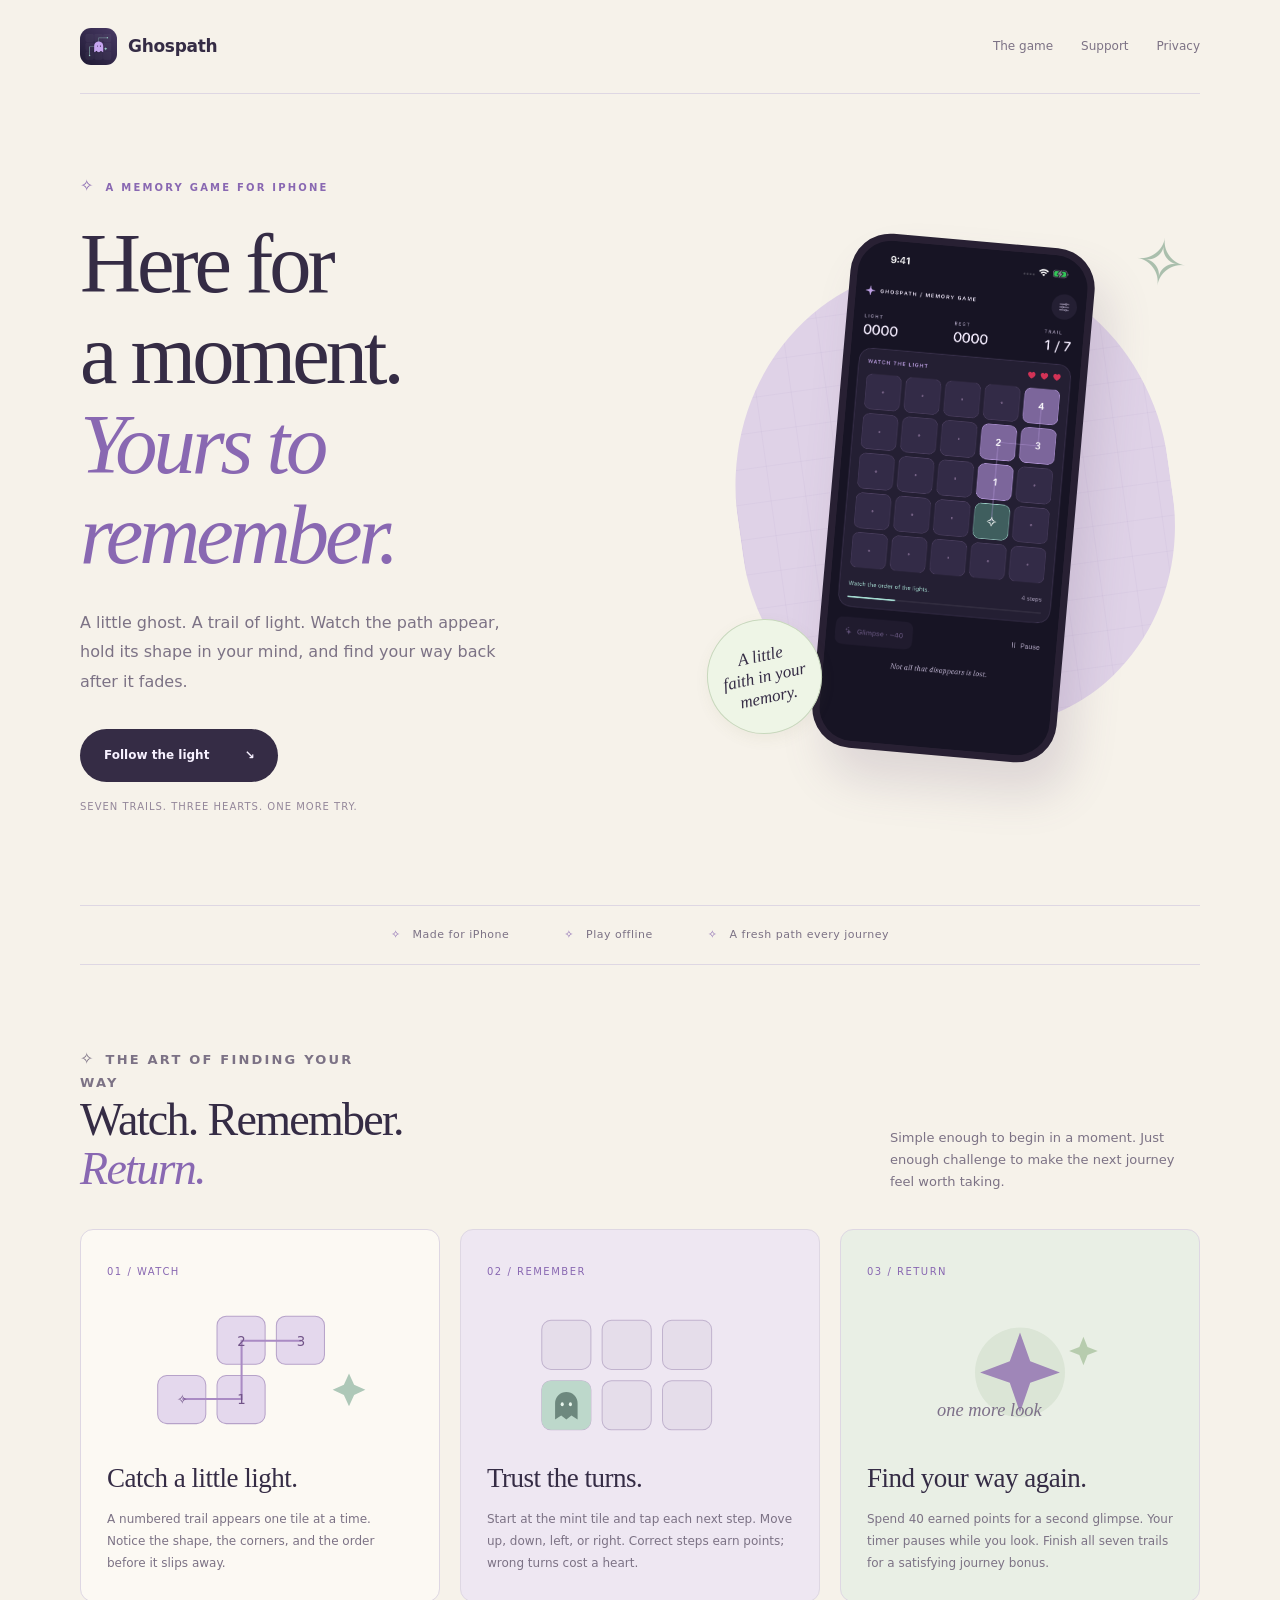
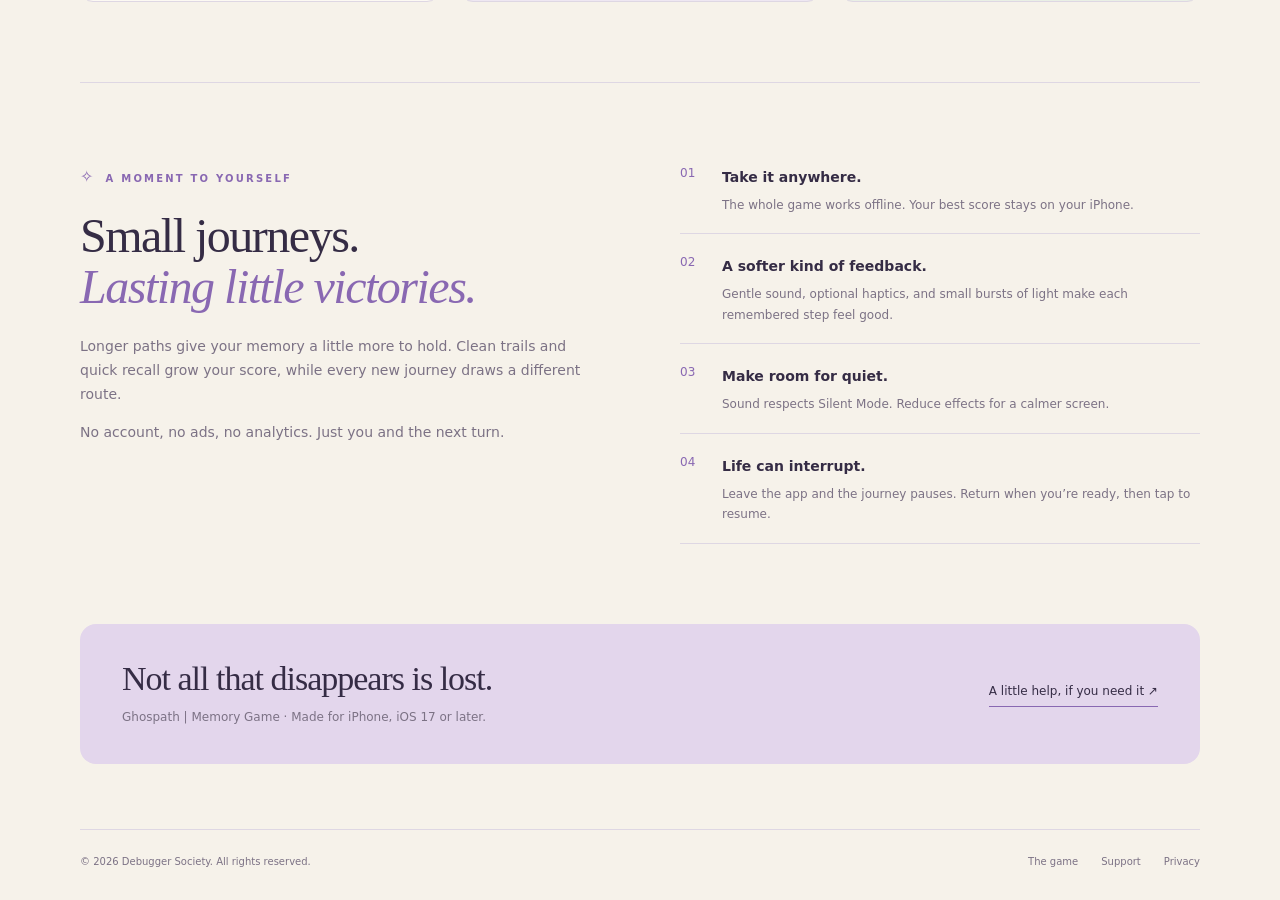
==== index.html @ f8ceebc9 "initial commit" ====
<!doctype html><html lang="en"><head><meta charset="utf-8"><meta name="viewport" content="width=device-width,initial-scale=1"><meta name="theme-color" content="#f6f2ea"><title>Ghospath | Memory Game — A little light to remember</title><meta name="description" content="Watch a path light up, remember the turns, and find your way back. Ghospath is a thoughtful memory game made for iPhone."><meta property="og:title" content="Ghospath | Memory Game"><meta property="og:description" content="Seven trails. Three hearts. A little light to remember. Made for iPhone."><meta property="og:type" content="website"><link rel="icon" href="assets/app-icon.png"><link rel="apple-touch-icon" href="assets/app-icon.png"><link rel="stylesheet" href="assets/styles.css"></head><body>
<a class="skip" href="#main">Skip to content</a><header class="header wrap"><a class="brand" href="index.html"><img src="assets/app-icon.png" alt="" width="37" height="37">Ghospath</a><nav class="nav" aria-label="Main navigation"><a class="how-link" href="#how-to-play">The game</a><a href="support.html">Support</a><a href="privacy.html">Privacy</a></nav></header>
<main id="main" class="wrap"><section class="hero"><div><p class="eyebrow">A memory game for iPhone</p><h1>Here for<br>a moment.<br><em>Yours to<br>remember.</em></h1><p class="lede">A little ghost. A trail of light. Watch the path appear, hold its shape in your mind, and find your way back after it fades.</p><a class="button" href="#how-to-play">Follow the light <span aria-hidden="true">↘</span></a><p class="hero-note">SEVEN TRAILS. THREE HEARTS. ONE MORE TRY.</p></div><div class="phone-stage"><span class="float-star" aria-hidden="true">✧</span><div class="phone"><img src="assets/gameplay.png" width="1206" height="2622" fetchpriority="high" alt="The native Ghospath iPhone game showing a numbered path of lavender tiles, a mint starting tile, and the glimpse control."></div><div class="sticker" aria-hidden="true">A little<br>faith in your<br>memory.</div></div></section>
<div class="ribbon"><span>Made for iPhone</span><span>Play offline</span><span>A fresh path every journey</span></div>
<section class="section" id="how-to-play"><div class="section-head"><div><p class="eyebrow">The art of finding your way</p><h2>Watch. Remember.<br><em>Return.</em></h2></div><p>Simple enough to begin in a moment. Just enough challenge to make the next journey feel worth taking.</p></div><div class="cards">
<article class="card"><span class="card-num">01 / WATCH</span><svg viewBox="0 0 250 130" aria-hidden="true"><g fill="#e4d8ed" stroke="#b6a2c9"><rect x="25" y="67" width="47" height="47" rx="9"/><rect x="83" y="67" width="47" height="47" rx="9"/><rect x="83" y="9" width="47" height="47" rx="9"/><rect x="141" y="9" width="47" height="47" rx="9"/></g><path d="M49 90h58V33h58" fill="none" stroke="#aa8bc4" stroke-width="2"/><g fill="#715388" font-family="system-ui" font-size="13" text-anchor="middle"><text x="49" y="95">✧</text><text x="107" y="95">1</text><text x="107" y="38">2</text><text x="165" y="38">3</text></g><path d="m212 65 5 11 11 5-11 5-5 11-5-11-11-5 11-5Z" fill="#aec8b8"/></svg><h3>Catch a little light.</h3><p>A numbered trail appears one tile at a time. Notice the shape, the corners, and the order before it slips away.</p></article>
<article class="card"><span class="card-num">02 / REMEMBER</span><svg viewBox="0 0 250 130" aria-hidden="true"><g fill="#e5ddea" stroke="#c1b3ce"><rect x="29" y="13" width="48" height="48" rx="9"/><rect x="88" y="13" width="48" height="48" rx="9"/><rect x="147" y="13" width="48" height="48" rx="9"/><rect x="29" y="72" width="48" height="48" rx="9"/><rect x="88" y="72" width="48" height="48" rx="9"/><rect x="147" y="72" width="48" height="48" rx="9"/></g><rect x="29" y="72" width="48" height="48" rx="9" fill="#bdd8cb"/><path d="M42 110V94a11 11 0 0 1 22 0v16l-6-4-5 4-5-4-6 4Z" fill="#6d887e"/><g fill="#e8f6ed"><ellipse cx="49" cy="95" rx="1.5" ry="2"/><ellipse cx="57" cy="95" rx="1.5" ry="2"/></g></svg><h3>Trust the turns.</h3><p>Start at the mint tile and tap each next step. Move up, down, left, or right. Correct steps earn points; wrong turns cost a heart.</p></article>
<article class="card"><span class="card-num">03 / RETURN</span><svg viewBox="0 0 250 130" aria-hidden="true"><circle cx="125" cy="64" r="44" fill="#dbe5d6"/><path d="m125 25 10 28 29 11-29 10-10 29-10-29-29-10 29-11Z" fill="#9f86b8"/><path d="m187 29 4 10 10 4-10 4-4 10-4-10-10-4 10-4Z" fill="#b7ccae"/><text x="44" y="107" fill="#7d7089" font-family="Georgia" font-style="italic" font-size="18">one more look</text></svg><h3>Find your way again.</h3><p>Spend 40 earned points for a second glimpse. Your timer pauses while you look. Finish all seven trails for a satisfying journey bonus.</p></article>
</div></section>
<section class="section quiet"><div><p class="eyebrow">A moment to yourself</p><h2>Small journeys.<br><em>Lasting little victories.</em></h2><p>Longer paths give your memory a little more to hold. Clean trails and quick recall grow your score, while every new journey draws a different route.</p><p>No account, no ads, no analytics. Just you and the next turn.</p></div><ul class="features"><li><span>01</span><div><strong>Take it anywhere.</strong><p>The whole game works offline. Your best score stays on your iPhone.</p></div></li><li><span>02</span><div><strong>A softer kind of feedback.</strong><p>Gentle sound, optional haptics, and small bursts of light make each remembered step feel good.</p></div></li><li><span>03</span><div><strong>Make room for quiet.</strong><p>Sound respects Silent Mode. Reduce effects for a calmer screen.</p></div></li><li><span>04</span><div><strong>Life can interrupt.</strong><p>Leave the app and the journey pauses. Return when you’re ready, then tap to resume.</p></div></li></ul></section>
<aside class="closing"><div><h2>Not all that disappears is lost.</h2><p>Ghospath | Memory Game · Made for iPhone, iOS 17 or later.</p></div><a href="support.html">A little help, if you need it ↗</a></aside></main>
<footer class="footer wrap"><span>© 2026 Debugger Society. All rights reserved.</span><div><a href="index.html" aria-current="page">The game</a><a href="support.html">Support</a><a href="privacy.html">Privacy</a></div></footer></body></html>
---- assets/styles.css ----
:root{--paper:#f6f2ea;--ink:#352c45;--muted:#7c7285;--purple:#8968b2;--lavender:#ded0ee;--line:#ded7e3;--mint:#c4ded2}*{box-sizing:border-box}html{scroll-behavior:smooth;scroll-padding-top:30px}body{margin:0;color:var(--ink);background:var(--paper);font:16px/1.7 system-ui,-apple-system,BlinkMacSystemFont,"Segoe UI",sans-serif}a{color:inherit;text-decoration:none}a:focus-visible,summary:focus-visible{outline:3px solid var(--purple);outline-offset:5px}button{font:inherit}.wrap{width:min(1120px,calc(100% - 80px));margin:auto}.skip{position:absolute;left:20px;top:-100px;background:var(--ink);color:white;padding:10px;z-index:10}.skip:focus{top:10px}.header{display:flex;align-items:center;justify-content:space-between;padding:28px 0;border-bottom:1px solid var(--line)}.brand{display:flex;align-items:center;gap:11px;font-weight:650;font-size:17px;letter-spacing:-.3px}.brand img{width:37px;height:37px;border-radius:11px}.nav{display:flex;gap:28px;font-size:12px;color:var(--muted)}.nav a:hover,.nav a[aria-current=page]{color:var(--purple)}.hero{display:grid;grid-template-columns:1.15fr 1fr;gap:60px;align-items:center;padding:78px 0 80px}.eyebrow{text-transform:uppercase;letter-spacing:2.2px;font-size:10px;font-weight:600;color:var(--purple);margin:0 0 20px}.eyebrow:before{content:'✧';font-size:16px;margin-right:10px}h1,h2,h3{font-family:Georgia,"Times New Roman",serif;font-weight:normal;line-height:1.07}h1{font-size:clamp(56px,6.6vw,87px);letter-spacing:-4px;margin:0 0 27px}h1 em,h2 em{font-weight:normal;color:var(--purple)}.lede{font-size:16px;color:var(--muted);line-height:1.85;max-width:430px}.button{display:inline-flex;align-items:center;justify-content:space-between;gap:35px;min-height:53px;border-radius:30px;padding:12px 24px;background:var(--ink);color:#f7f1ff;font-size:12px;font-weight:550;margin:16px 0 0;transition:transform .2s,background .2s}.button:hover{transform:translateY(-2px);background:#614f77}.hero-note{font-size:10px;letter-spacing:1px;color:#94879a;margin-top:16px}.phone-stage{position:relative;display:grid;place-items:center;padding:33px 0}.phone-stage:before{content:'';position:absolute;width:88%;height:80%;border-radius:48% 48% 44% 44%;background:#dfd2e7;transform:rotate(-8deg);background-image:linear-gradient(#baa7ce22 1px,transparent 1px),linear-gradient(90deg,#baa7ce22 1px,transparent 1px);background-size:35px 35px}.phone{position:relative;width:245px;padding:7px;background:#282033;border-radius:40px;transform:rotate(5deg);box-shadow:16px 30px 45px #75618130}.phone img{display:block;width:100%;height:auto;border-radius:34px}.sticker{position:absolute;z-index:2;background:#eef5e6;border:1px solid #c8d8bd;border-radius:50%;width:115px;height:115px;display:grid;place-items:center;text-align:center;font:italic 17px/1.25 Georgia,serif;transform:rotate(-12deg);left:0;bottom:55px;box-shadow:0 5px 15px #746e4a12}.float-star{position:absolute;top:24px;right:12px;font-size:64px;line-height:1;color:#aabfad;transform:rotate(9deg)}.ribbon{display:flex;justify-content:center;gap:55px;align-items:center;padding:20px;border-top:1px solid var(--line);border-bottom:1px solid var(--line);font-size:11px;letter-spacing:.5px;color:var(--muted)}.ribbon span:before{content:'✧';margin-right:12px;color:var(--purple)}.section{padding:80px 0}.section-head{display:flex;justify-content:space-between;gap:40px;align-items:end;margin-bottom:36px}.section-head h2{font-size:46px;letter-spacing:-1.7px;margin:0}.section-head p{max-width:310px;font-size:13px;color:var(--muted);margin:0}.cards{display:grid;grid-template-columns:repeat(3,1fr);gap:20px}.card{padding:26px;border:1px solid var(--line);border-radius:13px;background:#fcf9f3}.card:nth-child(2){background:#eee7f2}.card:nth-child(3){background:#e9efe5}.card-num{font-size:10px;letter-spacing:1.5px;color:var(--purple)}.card svg{display:block;width:100%;height:133px;margin:24px 0}.card h3{font-size:27px;letter-spacing:-.5px;margin:0 0 15px}.card p{font-size:12px;line-height:1.85;color:var(--muted);margin:0}.quiet{display:grid;grid-template-columns:1fr 1fr;gap:80px;border-top:1px solid var(--line)}.quiet h2{font-size:48px;letter-spacing:-1.5px;margin:0 0 23px}.quiet>div>p:not(.eyebrow){color:var(--muted);font-size:14px}.features{margin:0;padding:0;list-style:none}.features li{display:grid;grid-template-columns:26px 1fr;gap:16px;padding:18px 0;border-bottom:1px solid var(--line)}.features li:first-child{padding-top:0}.features li>span{color:var(--purple);font-size:12px}.features strong{font-size:14px;font-weight:600}.features p{font-size:12px;color:var(--muted);margin:5px 0 0}.closing{border-radius:16px;background:#e3d6ec;padding:37px 42px;display:flex;align-items:center;justify-content:space-between;gap:30px;margin-bottom:65px}.closing h2{font-size:34px;margin:0 0 10px;letter-spacing:-1px}.closing p{font-size:12px;color:var(--muted);margin:0}.closing a{font-size:12px;border-bottom:1px solid var(--purple);padding-bottom:4px;white-space:nowrap}.footer{border-top:1px solid var(--line);padding:23px 0 30px;display:flex;justify-content:space-between;gap:20px;font-size:10px;color:var(--muted)}.footer div{display:flex;gap:23px}.doc-head{padding:68px 0 40px;max-width:770px}.doc-head h1{font-size:66px;letter-spacing:-2.5px}.doc-head .lede{max-width:640px}.doc-layout{display:grid;grid-template-columns:210px 1fr;gap:65px;margin-bottom:80px}.doc-nav{display:flex;flex-direction:column;align-items:start;gap:13px;padding-top:12px;font-size:12px;color:var(--muted)}.doc-nav a:hover{color:var(--purple)}.doc-content{max-width:730px}.doc-content section{border-top:1px solid var(--line);padding:26px 0 14px}.doc-content h2{font-size:29px;letter-spacing:-.6px;margin:0 0 20px}.doc-content p{font-size:14px;color:var(--muted)}.doc-content a,.contact-card p a{text-decoration:underline;text-underline-offset:4px;overflow-wrap:anywhere}.date{font-size:11px;color:var(--muted)}.support-layout{display:grid;grid-template-columns:.9fr 1.2fr;gap:60px;padding-bottom:80px}.contact-card{background:#e9dfef;border-radius:15px;padding:30px}.contact-card h2{font-size:31px;margin:0 0 17px}.contact-card p{font-size:13px;color:var(--muted)}.contact-card .email{font-size:12px;overflow-wrap:anywhere}.faq h2{font-size:31px;margin:0 0 23px}.faq details{border-top:1px solid var(--line);padding:18px 0}.faq summary{font-size:14px;font-weight:550;cursor:pointer;list-style:none;display:flex;justify-content:space-between;gap:15px}.faq summary:after{content:'+';color:var(--purple);font-size:18px}.faq details[open] summary:after{content:'−'}.faq details p{font-size:13px;color:var(--muted);line-height:1.8;margin:14px 0 0}@media(max-width:900px){.wrap{width:calc(100% - 48px)}.hero{gap:30px}.phone{width:218px}.sticker{width:95px;height:95px;font-size:15px;left:-5px}.quiet{gap:45px}.doc-layout{gap:35px;grid-template-columns:160px 1fr}.cards{gap:12px}.card{padding:20px}.card h3{font-size:24px}}@media(max-width:640px){.wrap{width:calc(100% - 36px)}.header{padding:20px 0}.brand{font-size:15px}.brand img{width:32px;height:32px}.nav{gap:17px;font-size:11px}.nav .how-link{display:none}.hero{display:flex;flex-direction:column;align-items:stretch;gap:25px;padding:46px 0 42px}h1{font-size:62px;letter-spacing:-3px}.lede{font-size:14px;max-width:340px}.eyebrow{font-size:9px}.phone-stage{width:100%;max-width:350px;margin:auto;padding:25px 0}.phone{width:210px}.sticker{left:5px;bottom:35px}.float-star{right:16px;top:0;font-size:55px}.ribbon{gap:18px;padding:16px 2px;font-size:9px;flex-wrap:wrap}.ribbon span:before{margin-right:6px}.section{padding:48px 0}.section-head{display:block;margin-bottom:25px}.section-head h2,.quiet h2{font-size:38px}.section-head p{margin-top:20px}.cards{grid-template-columns:1fr;gap:15px}.card{padding:25px}.card svg{height:115px;margin:20px 0}.card h3{font-size:29px}.card p{font-size:13px}.quiet{display:block}.features{margin-top:30px}.closing{padding:27px;display:block;margin-bottom:38px}.closing h2{font-size:30px}.closing a{display:inline-block;margin-top:20px}.footer{display:block;font-size:9px}.footer div{margin-top:12px;gap:25px}.doc-head{padding:44px 0 25px}.doc-head h1{font-size:47px;letter-spacing:-1.7px}.doc-layout{display:block;margin-bottom:40px}.doc-nav{flex-direction:row;flex-wrap:wrap;gap:10px 20px;margin-bottom:27px}.doc-content p{font-size:13px}.support-layout{display:block;padding-bottom:40px}.contact-card{padding:25px;margin-bottom:35px}}@media(prefers-reduced-motion:reduce){html{scroll-behavior:auto}*{transition:none!important}}
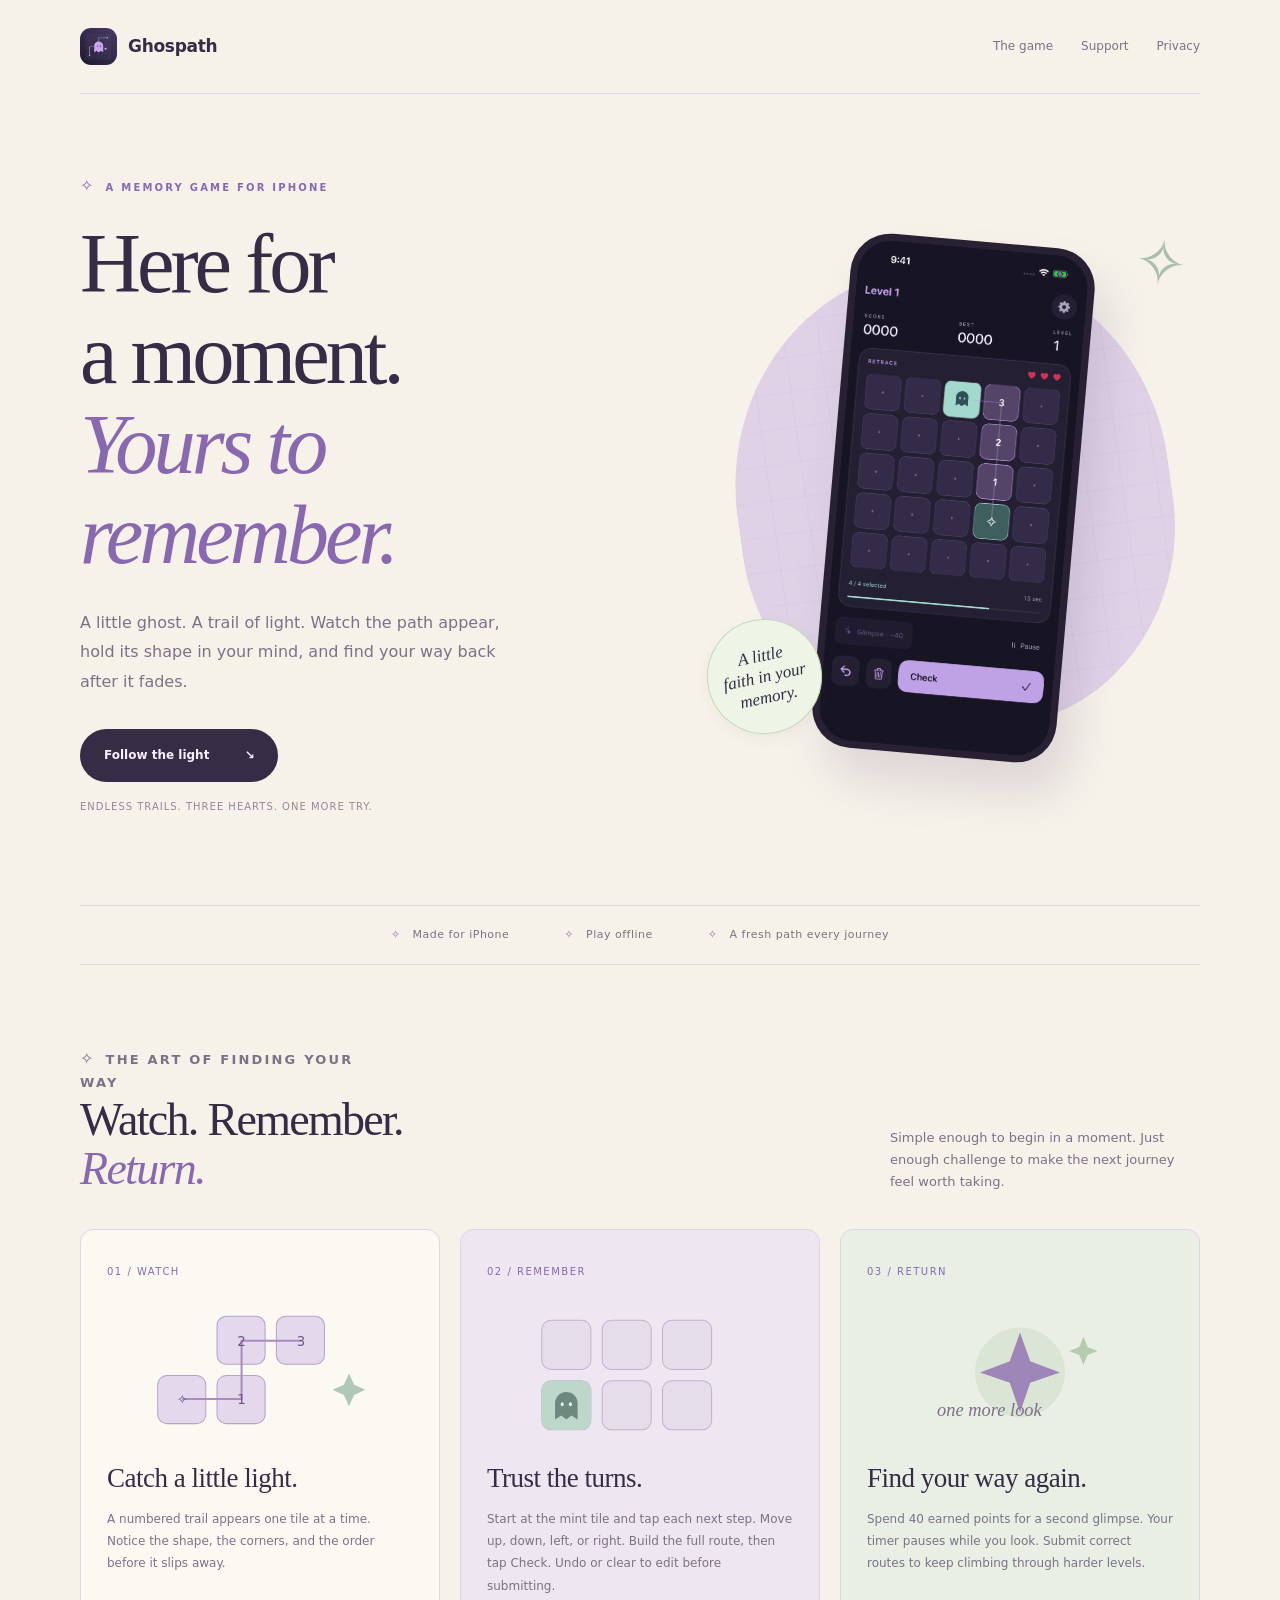
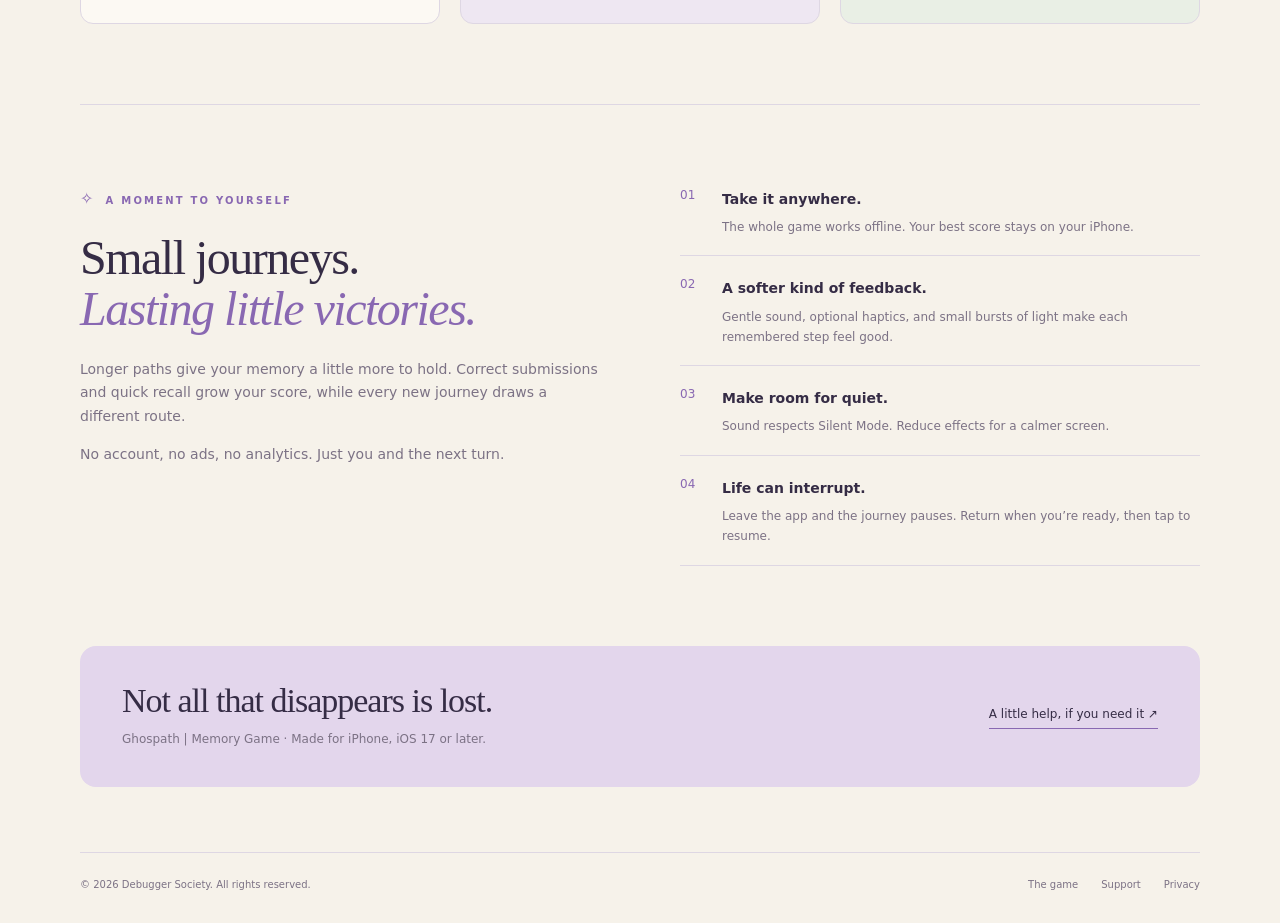
==== commit cae7fd93: "Update Ghostpath site for endless full-route gameplay" ====
--- a/index.html
+++ b/index.html
@@ -1,12 +1,12 @@
-<!doctype html><html lang="en"><head><meta charset="utf-8"><meta name="viewport" content="width=device-width,initial-scale=1"><meta name="theme-color" content="#f6f2ea"><title>Ghospath | Memory Game — A little light to remember</title><meta name="description" content="Watch a path light up, remember the turns, and find your way back. Ghospath is a thoughtful memory game made for iPhone."><meta property="og:title" content="Ghospath | Memory Game"><meta property="og:description" content="Seven trails. Three hearts. A little light to remember. Made for iPhone."><meta property="og:type" content="website"><link rel="icon" href="assets/app-icon.png"><link rel="apple-touch-icon" href="assets/app-icon.png"><link rel="stylesheet" href="assets/styles.css"></head><body>
+<!doctype html><html lang="en"><head><meta charset="utf-8"><meta name="viewport" content="width=device-width,initial-scale=1"><meta name="theme-color" content="#f6f2ea"><title>Ghospath | Memory Game — A little light to remember</title><meta name="description" content="Watch a path light up, remember the turns, and find your way back. Ghospath is a thoughtful memory game made for iPhone."><meta property="og:title" content="Ghospath | Memory Game"><meta property="og:description" content="Endless trails. Three hearts. A little light to remember. Made for iPhone."><meta property="og:type" content="website"><link rel="icon" href="assets/app-icon.png"><link rel="apple-touch-icon" href="assets/app-icon.png"><link rel="stylesheet" href="assets/styles.css"></head><body>
 <a class="skip" href="#main">Skip to content</a><header class="header wrap"><a class="brand" href="index.html"><img src="assets/app-icon.png" alt="" width="37" height="37">Ghospath</a><nav class="nav" aria-label="Main navigation"><a class="how-link" href="#how-to-play">The game</a><a href="support.html">Support</a><a href="privacy.html">Privacy</a></nav></header>
-<main id="main" class="wrap"><section class="hero"><div><p class="eyebrow">A memory game for iPhone</p><h1>Here for<br>a moment.<br><em>Yours to<br>remember.</em></h1><p class="lede">A little ghost. A trail of light. Watch the path appear, hold its shape in your mind, and find your way back after it fades.</p><a class="button" href="#how-to-play">Follow the light <span aria-hidden="true">↘</span></a><p class="hero-note">SEVEN TRAILS. THREE HEARTS. ONE MORE TRY.</p></div><div class="phone-stage"><span class="float-star" aria-hidden="true">✧</span><div class="phone"><img src="assets/gameplay.png" width="1206" height="2622" fetchpriority="high" alt="The native Ghospath iPhone game showing a numbered path of lavender tiles, a mint starting tile, and the glimpse control."></div><div class="sticker" aria-hidden="true">A little<br>faith in your<br>memory.</div></div></section>
+<main id="main" class="wrap"><section class="hero"><div><p class="eyebrow">A memory game for iPhone</p><h1>Here for<br>a moment.<br><em>Yours to<br>remember.</em></h1><p class="lede">A little ghost. A trail of light. Watch the path appear, hold its shape in your mind, and find your way back after it fades.</p><a class="button" href="#how-to-play">Follow the light <span aria-hidden="true">↘</span></a><p class="hero-note">ENDLESS TRAILS. THREE HEARTS. ONE MORE TRY.</p></div><div class="phone-stage"><span class="float-star" aria-hidden="true">✧</span><div class="phone"><img src="assets/gameplay.png" width="1206" height="2622" fetchpriority="high" alt="The native Ghospath iPhone game with a complete selected route and Check button, plus Undo, Clear, and Glimpse controls."></div><div class="sticker" aria-hidden="true">A little<br>faith in your<br>memory.</div></div></section>
 <div class="ribbon"><span>Made for iPhone</span><span>Play offline</span><span>A fresh path every journey</span></div>
 <section class="section" id="how-to-play"><div class="section-head"><div><p class="eyebrow">The art of finding your way</p><h2>Watch. Remember.<br><em>Return.</em></h2></div><p>Simple enough to begin in a moment. Just enough challenge to make the next journey feel worth taking.</p></div><div class="cards">
 <article class="card"><span class="card-num">01 / WATCH</span><svg viewBox="0 0 250 130" aria-hidden="true"><g fill="#e4d8ed" stroke="#b6a2c9"><rect x="25" y="67" width="47" height="47" rx="9"/><rect x="83" y="67" width="47" height="47" rx="9"/><rect x="83" y="9" width="47" height="47" rx="9"/><rect x="141" y="9" width="47" height="47" rx="9"/></g><path d="M49 90h58V33h58" fill="none" stroke="#aa8bc4" stroke-width="2"/><g fill="#715388" font-family="system-ui" font-size="13" text-anchor="middle"><text x="49" y="95">✧</text><text x="107" y="95">1</text><text x="107" y="38">2</text><text x="165" y="38">3</text></g><path d="m212 65 5 11 11 5-11 5-5 11-5-11-11-5 11-5Z" fill="#aec8b8"/></svg><h3>Catch a little light.</h3><p>A numbered trail appears one tile at a time. Notice the shape, the corners, and the order before it slips away.</p></article>
-<article class="card"><span class="card-num">02 / REMEMBER</span><svg viewBox="0 0 250 130" aria-hidden="true"><g fill="#e5ddea" stroke="#c1b3ce"><rect x="29" y="13" width="48" height="48" rx="9"/><rect x="88" y="13" width="48" height="48" rx="9"/><rect x="147" y="13" width="48" height="48" rx="9"/><rect x="29" y="72" width="48" height="48" rx="9"/><rect x="88" y="72" width="48" height="48" rx="9"/><rect x="147" y="72" width="48" height="48" rx="9"/></g><rect x="29" y="72" width="48" height="48" rx="9" fill="#bdd8cb"/><path d="M42 110V94a11 11 0 0 1 22 0v16l-6-4-5 4-5-4-6 4Z" fill="#6d887e"/><g fill="#e8f6ed"><ellipse cx="49" cy="95" rx="1.5" ry="2"/><ellipse cx="57" cy="95" rx="1.5" ry="2"/></g></svg><h3>Trust the turns.</h3><p>Start at the mint tile and tap each next step. Move up, down, left, or right. Correct steps earn points; wrong turns cost a heart.</p></article>
-<article class="card"><span class="card-num">03 / RETURN</span><svg viewBox="0 0 250 130" aria-hidden="true"><circle cx="125" cy="64" r="44" fill="#dbe5d6"/><path d="m125 25 10 28 29 11-29 10-10 29-10-29-29-10 29-11Z" fill="#9f86b8"/><path d="m187 29 4 10 10 4-10 4-4 10-4-10-10-4 10-4Z" fill="#b7ccae"/><text x="44" y="107" fill="#7d7089" font-family="Georgia" font-style="italic" font-size="18">one more look</text></svg><h3>Find your way again.</h3><p>Spend 40 earned points for a second glimpse. Your timer pauses while you look. Finish all seven trails for a satisfying journey bonus.</p></article>
+<article class="card"><span class="card-num">02 / REMEMBER</span><svg viewBox="0 0 250 130" aria-hidden="true"><g fill="#e5ddea" stroke="#c1b3ce"><rect x="29" y="13" width="48" height="48" rx="9"/><rect x="88" y="13" width="48" height="48" rx="9"/><rect x="147" y="13" width="48" height="48" rx="9"/><rect x="29" y="72" width="48" height="48" rx="9"/><rect x="88" y="72" width="48" height="48" rx="9"/><rect x="147" y="72" width="48" height="48" rx="9"/></g><rect x="29" y="72" width="48" height="48" rx="9" fill="#bdd8cb"/><path d="M42 110V94a11 11 0 0 1 22 0v16l-6-4-5 4-5-4-6 4Z" fill="#6d887e"/><g fill="#e8f6ed"><ellipse cx="49" cy="95" rx="1.5" ry="2"/><ellipse cx="57" cy="95" rx="1.5" ry="2"/></g></svg><h3>Trust the turns.</h3><p>Start at the mint tile and tap each next step. Move up, down, left, or right. Build the full route, then tap Check. Undo or clear to edit before submitting.</p></article>
+<article class="card"><span class="card-num">03 / RETURN</span><svg viewBox="0 0 250 130" aria-hidden="true"><circle cx="125" cy="64" r="44" fill="#dbe5d6"/><path d="m125 25 10 28 29 11-29 10-10 29-10-29-29-10 29-11Z" fill="#9f86b8"/><path d="m187 29 4 10 10 4-10 4-4 10-4-10-10-4 10-4Z" fill="#b7ccae"/><text x="44" y="107" fill="#7d7089" font-family="Georgia" font-style="italic" font-size="18">one more look</text></svg><h3>Find your way again.</h3><p>Spend 40 earned points for a second glimpse. Your timer pauses while you look. Submit correct routes to keep climbing through harder levels.</p></article>
 </div></section>
-<section class="section quiet"><div><p class="eyebrow">A moment to yourself</p><h2>Small journeys.<br><em>Lasting little victories.</em></h2><p>Longer paths give your memory a little more to hold. Clean trails and quick recall grow your score, while every new journey draws a different route.</p><p>No account, no ads, no analytics. Just you and the next turn.</p></div><ul class="features"><li><span>01</span><div><strong>Take it anywhere.</strong><p>The whole game works offline. Your best score stays on your iPhone.</p></div></li><li><span>02</span><div><strong>A softer kind of feedback.</strong><p>Gentle sound, optional haptics, and small bursts of light make each remembered step feel good.</p></div></li><li><span>03</span><div><strong>Make room for quiet.</strong><p>Sound respects Silent Mode. Reduce effects for a calmer screen.</p></div></li><li><span>04</span><div><strong>Life can interrupt.</strong><p>Leave the app and the journey pauses. Return when you’re ready, then tap to resume.</p></div></li></ul></section>
+<section class="section quiet"><div><p class="eyebrow">A moment to yourself</p><h2>Small journeys.<br><em>Lasting little victories.</em></h2><p>Longer paths give your memory a little more to hold. Correct submissions and quick recall grow your score, while every new journey draws a different route.</p><p>No account, no ads, no analytics. Just you and the next turn.</p></div><ul class="features"><li><span>01</span><div><strong>Take it anywhere.</strong><p>The whole game works offline. Your best score stays on your iPhone.</p></div></li><li><span>02</span><div><strong>A softer kind of feedback.</strong><p>Gentle sound, optional haptics, and small bursts of light make each remembered step feel good.</p></div></li><li><span>03</span><div><strong>Make room for quiet.</strong><p>Sound respects Silent Mode. Reduce effects for a calmer screen.</p></div></li><li><span>04</span><div><strong>Life can interrupt.</strong><p>Leave the app and the journey pauses. Return when you’re ready, then tap to resume.</p></div></li></ul></section>
 <aside class="closing"><div><h2>Not all that disappears is lost.</h2><p>Ghospath | Memory Game · Made for iPhone, iOS 17 or later.</p></div><a href="support.html">A little help, if you need it ↗</a></aside></main>
 <footer class="footer wrap"><span>© 2026 Debugger Society. All rights reserved.</span><div><a href="index.html" aria-current="page">The game</a><a href="support.html">Support</a><a href="privacy.html">Privacy</a></div></footer></body></html>
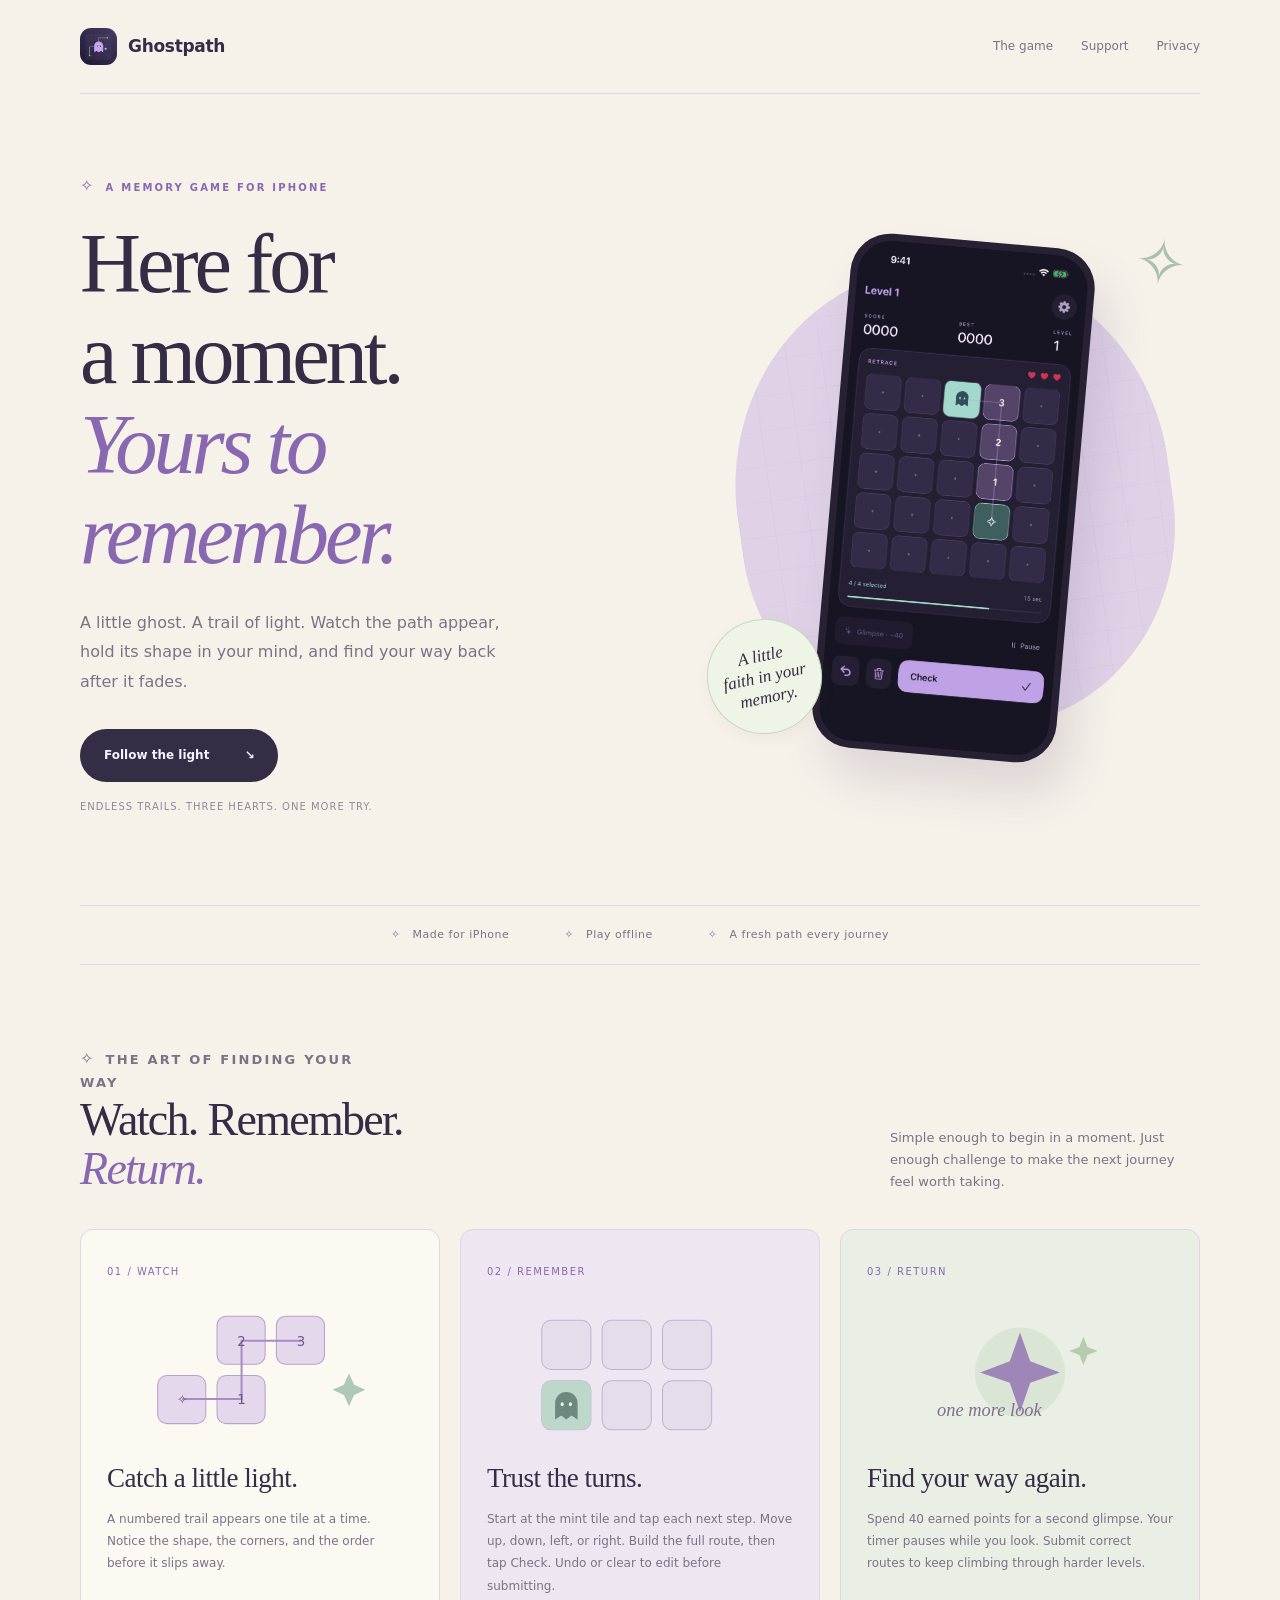
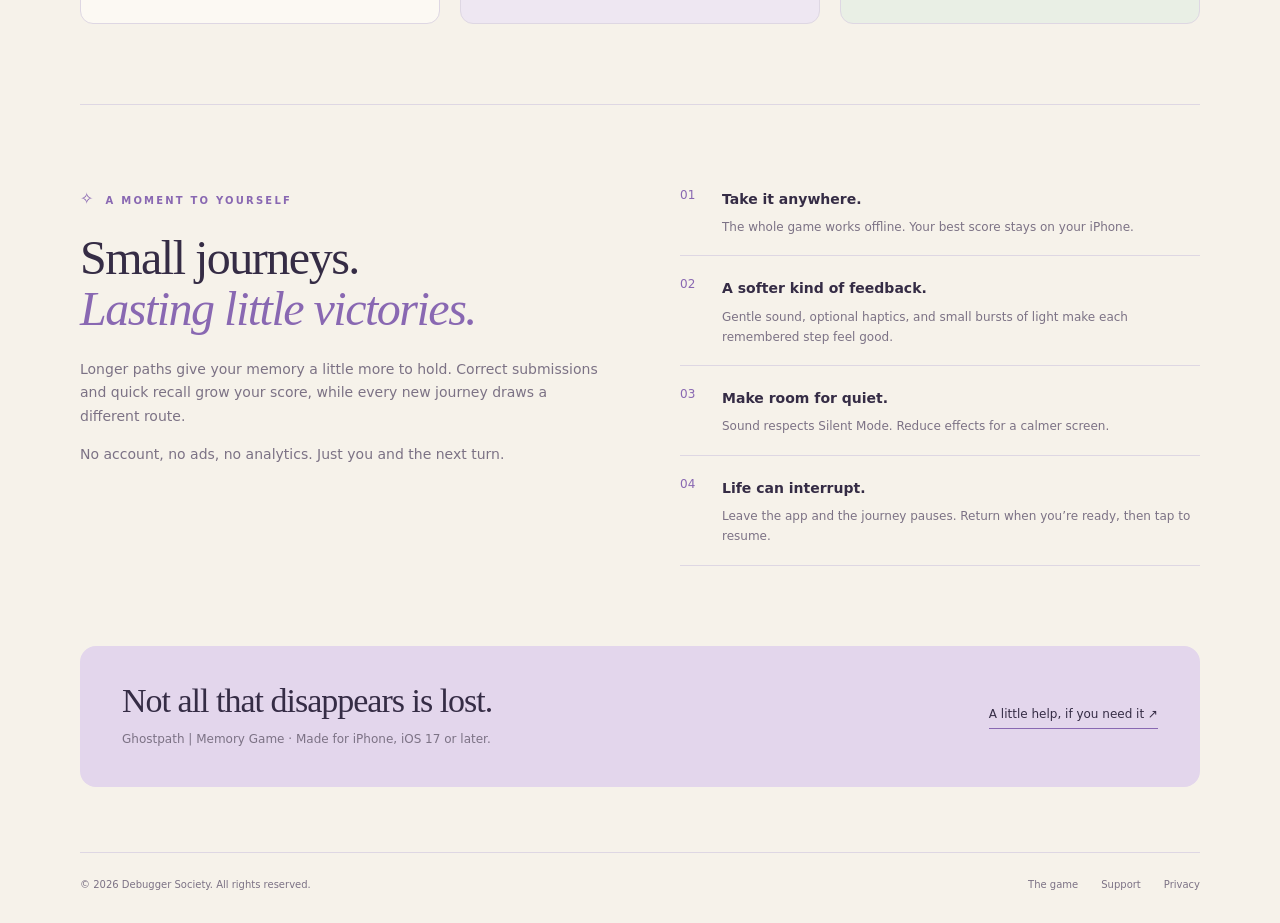
==== commit 294ee7a6: "Correct the app name to Ghostpath" ====
--- a/index.html
+++ b/index.html
@@ -1,6 +1,6 @@
-<!doctype html><html lang="en"><head><meta charset="utf-8"><meta name="viewport" content="width=device-width,initial-scale=1"><meta name="theme-color" content="#f6f2ea"><title>Ghospath | Memory Game — A little light to remember</title><meta name="description" content="Watch a path light up, remember the turns, and find your way back. Ghospath is a thoughtful memory game made for iPhone."><meta property="og:title" content="Ghospath | Memory Game"><meta property="og:description" content="Endless trails. Three hearts. A little light to remember. Made for iPhone."><meta property="og:type" content="website"><link rel="icon" href="assets/app-icon.png"><link rel="apple-touch-icon" href="assets/app-icon.png"><link rel="stylesheet" href="assets/styles.css"></head><body>
-<a class="skip" href="#main">Skip to content</a><header class="header wrap"><a class="brand" href="index.html"><img src="assets/app-icon.png" alt="" width="37" height="37">Ghospath</a><nav class="nav" aria-label="Main navigation"><a class="how-link" href="#how-to-play">The game</a><a href="support.html">Support</a><a href="privacy.html">Privacy</a></nav></header>
-<main id="main" class="wrap"><section class="hero"><div><p class="eyebrow">A memory game for iPhone</p><h1>Here for<br>a moment.<br><em>Yours to<br>remember.</em></h1><p class="lede">A little ghost. A trail of light. Watch the path appear, hold its shape in your mind, and find your way back after it fades.</p><a class="button" href="#how-to-play">Follow the light <span aria-hidden="true">↘</span></a><p class="hero-note">ENDLESS TRAILS. THREE HEARTS. ONE MORE TRY.</p></div><div class="phone-stage"><span class="float-star" aria-hidden="true">✧</span><div class="phone"><img src="assets/gameplay.png" width="1206" height="2622" fetchpriority="high" alt="The native Ghospath iPhone game with a complete selected route and Check button, plus Undo, Clear, and Glimpse controls."></div><div class="sticker" aria-hidden="true">A little<br>faith in your<br>memory.</div></div></section>
+<!doctype html><html lang="en"><head><meta charset="utf-8"><meta name="viewport" content="width=device-width,initial-scale=1"><meta name="theme-color" content="#f6f2ea"><title>Ghostpath | Memory Game — A little light to remember</title><meta name="description" content="Watch a path light up, remember the turns, and find your way back. Ghostpath is a thoughtful memory game made for iPhone."><meta property="og:title" content="Ghostpath | Memory Game"><meta property="og:description" content="Endless trails. Three hearts. A little light to remember. Made for iPhone."><meta property="og:type" content="website"><link rel="icon" href="assets/app-icon.png"><link rel="apple-touch-icon" href="assets/app-icon.png"><link rel="stylesheet" href="assets/styles.css"></head><body>
+<a class="skip" href="#main">Skip to content</a><header class="header wrap"><a class="brand" href="index.html"><img src="assets/app-icon.png" alt="" width="37" height="37">Ghostpath</a><nav class="nav" aria-label="Main navigation"><a class="how-link" href="#how-to-play">The game</a><a href="support.html">Support</a><a href="privacy.html">Privacy</a></nav></header>
+<main id="main" class="wrap"><section class="hero"><div><p class="eyebrow">A memory game for iPhone</p><h1>Here for<br>a moment.<br><em>Yours to<br>remember.</em></h1><p class="lede">A little ghost. A trail of light. Watch the path appear, hold its shape in your mind, and find your way back after it fades.</p><a class="button" href="#how-to-play">Follow the light <span aria-hidden="true">↘</span></a><p class="hero-note">ENDLESS TRAILS. THREE HEARTS. ONE MORE TRY.</p></div><div class="phone-stage"><span class="float-star" aria-hidden="true">✧</span><div class="phone"><img src="assets/gameplay.png" width="1206" height="2622" fetchpriority="high" alt="The native Ghostpath iPhone game with a complete selected route and Check button, plus Undo, Clear, and Glimpse controls."></div><div class="sticker" aria-hidden="true">A little<br>faith in your<br>memory.</div></div></section>
 <div class="ribbon"><span>Made for iPhone</span><span>Play offline</span><span>A fresh path every journey</span></div>
 <section class="section" id="how-to-play"><div class="section-head"><div><p class="eyebrow">The art of finding your way</p><h2>Watch. Remember.<br><em>Return.</em></h2></div><p>Simple enough to begin in a moment. Just enough challenge to make the next journey feel worth taking.</p></div><div class="cards">
 <article class="card"><span class="card-num">01 / WATCH</span><svg viewBox="0 0 250 130" aria-hidden="true"><g fill="#e4d8ed" stroke="#b6a2c9"><rect x="25" y="67" width="47" height="47" rx="9"/><rect x="83" y="67" width="47" height="47" rx="9"/><rect x="83" y="9" width="47" height="47" rx="9"/><rect x="141" y="9" width="47" height="47" rx="9"/></g><path d="M49 90h58V33h58" fill="none" stroke="#aa8bc4" stroke-width="2"/><g fill="#715388" font-family="system-ui" font-size="13" text-anchor="middle"><text x="49" y="95">✧</text><text x="107" y="95">1</text><text x="107" y="38">2</text><text x="165" y="38">3</text></g><path d="m212 65 5 11 11 5-11 5-5 11-5-11-11-5 11-5Z" fill="#aec8b8"/></svg><h3>Catch a little light.</h3><p>A numbered trail appears one tile at a time. Notice the shape, the corners, and the order before it slips away.</p></article>
@@ -8,5 +8,5 @@
 <article class="card"><span class="card-num">03 / RETURN</span><svg viewBox="0 0 250 130" aria-hidden="true"><circle cx="125" cy="64" r="44" fill="#dbe5d6"/><path d="m125 25 10 28 29 11-29 10-10 29-10-29-29-10 29-11Z" fill="#9f86b8"/><path d="m187 29 4 10 10 4-10 4-4 10-4-10-10-4 10-4Z" fill="#b7ccae"/><text x="44" y="107" fill="#7d7089" font-family="Georgia" font-style="italic" font-size="18">one more look</text></svg><h3>Find your way again.</h3><p>Spend 40 earned points for a second glimpse. Your timer pauses while you look. Submit correct routes to keep climbing through harder levels.</p></article>
 </div></section>
 <section class="section quiet"><div><p class="eyebrow">A moment to yourself</p><h2>Small journeys.<br><em>Lasting little victories.</em></h2><p>Longer paths give your memory a little more to hold. Correct submissions and quick recall grow your score, while every new journey draws a different route.</p><p>No account, no ads, no analytics. Just you and the next turn.</p></div><ul class="features"><li><span>01</span><div><strong>Take it anywhere.</strong><p>The whole game works offline. Your best score stays on your iPhone.</p></div></li><li><span>02</span><div><strong>A softer kind of feedback.</strong><p>Gentle sound, optional haptics, and small bursts of light make each remembered step feel good.</p></div></li><li><span>03</span><div><strong>Make room for quiet.</strong><p>Sound respects Silent Mode. Reduce effects for a calmer screen.</p></div></li><li><span>04</span><div><strong>Life can interrupt.</strong><p>Leave the app and the journey pauses. Return when you’re ready, then tap to resume.</p></div></li></ul></section>
-<aside class="closing"><div><h2>Not all that disappears is lost.</h2><p>Ghospath | Memory Game · Made for iPhone, iOS 17 or later.</p></div><a href="support.html">A little help, if you need it ↗</a></aside></main>
+<aside class="closing"><div><h2>Not all that disappears is lost.</h2><p>Ghostpath | Memory Game · Made for iPhone, iOS 17 or later.</p></div><a href="support.html">A little help, if you need it ↗</a></aside></main>
 <footer class="footer wrap"><span>© 2026 Debugger Society. All rights reserved.</span><div><a href="index.html" aria-current="page">The game</a><a href="support.html">Support</a><a href="privacy.html">Privacy</a></div></footer></body></html>
